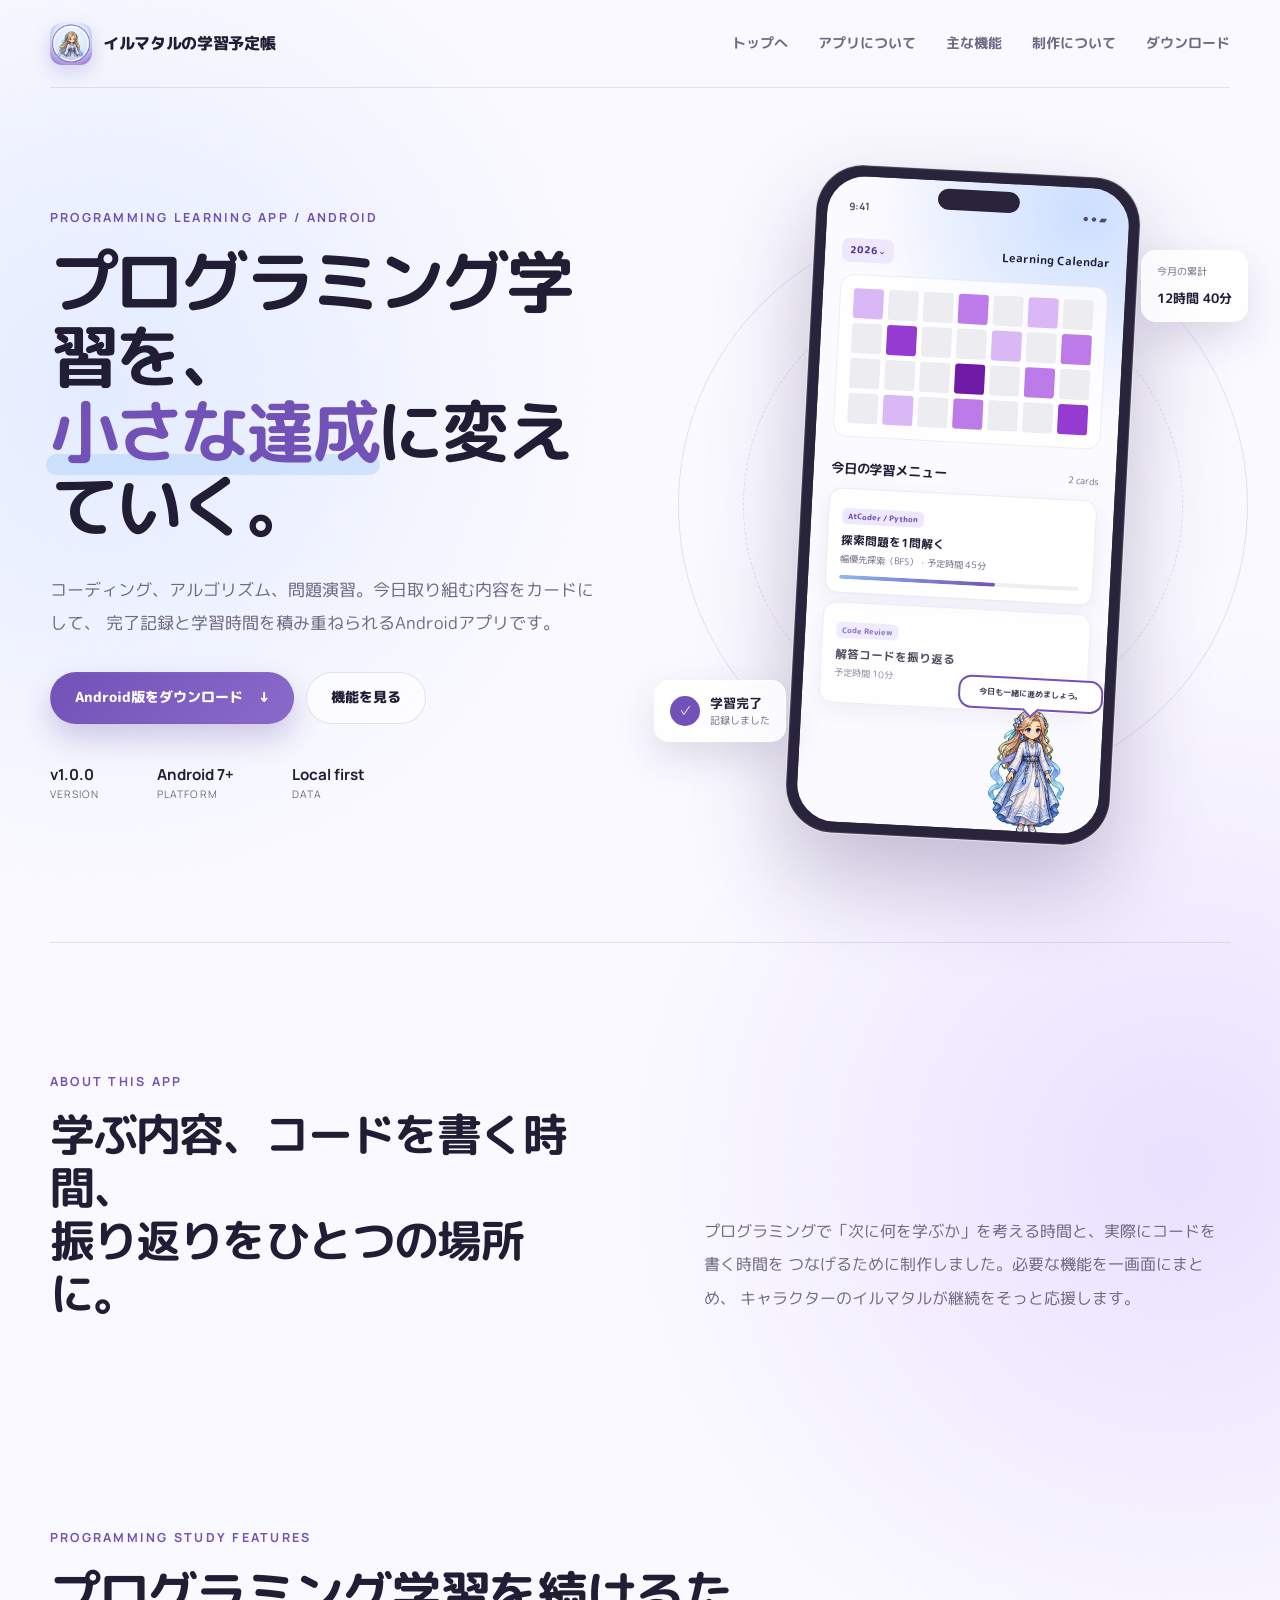
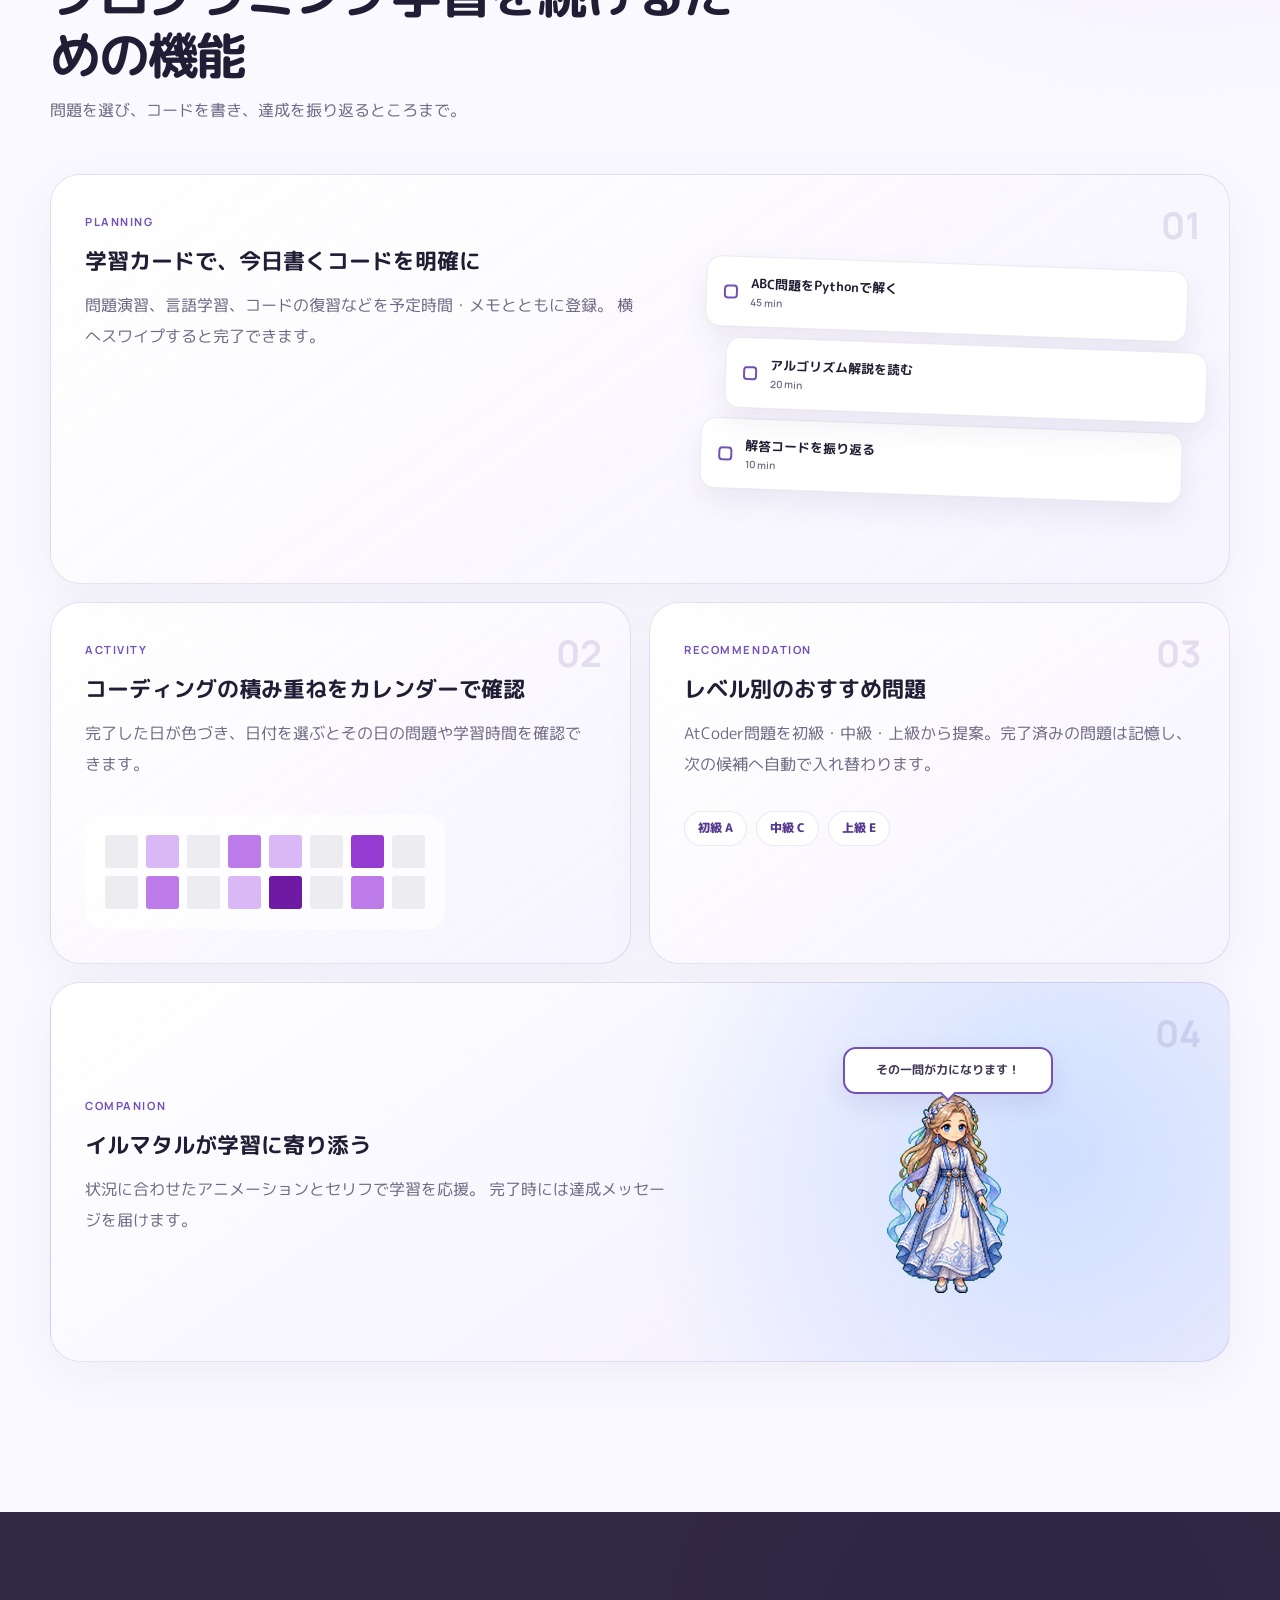
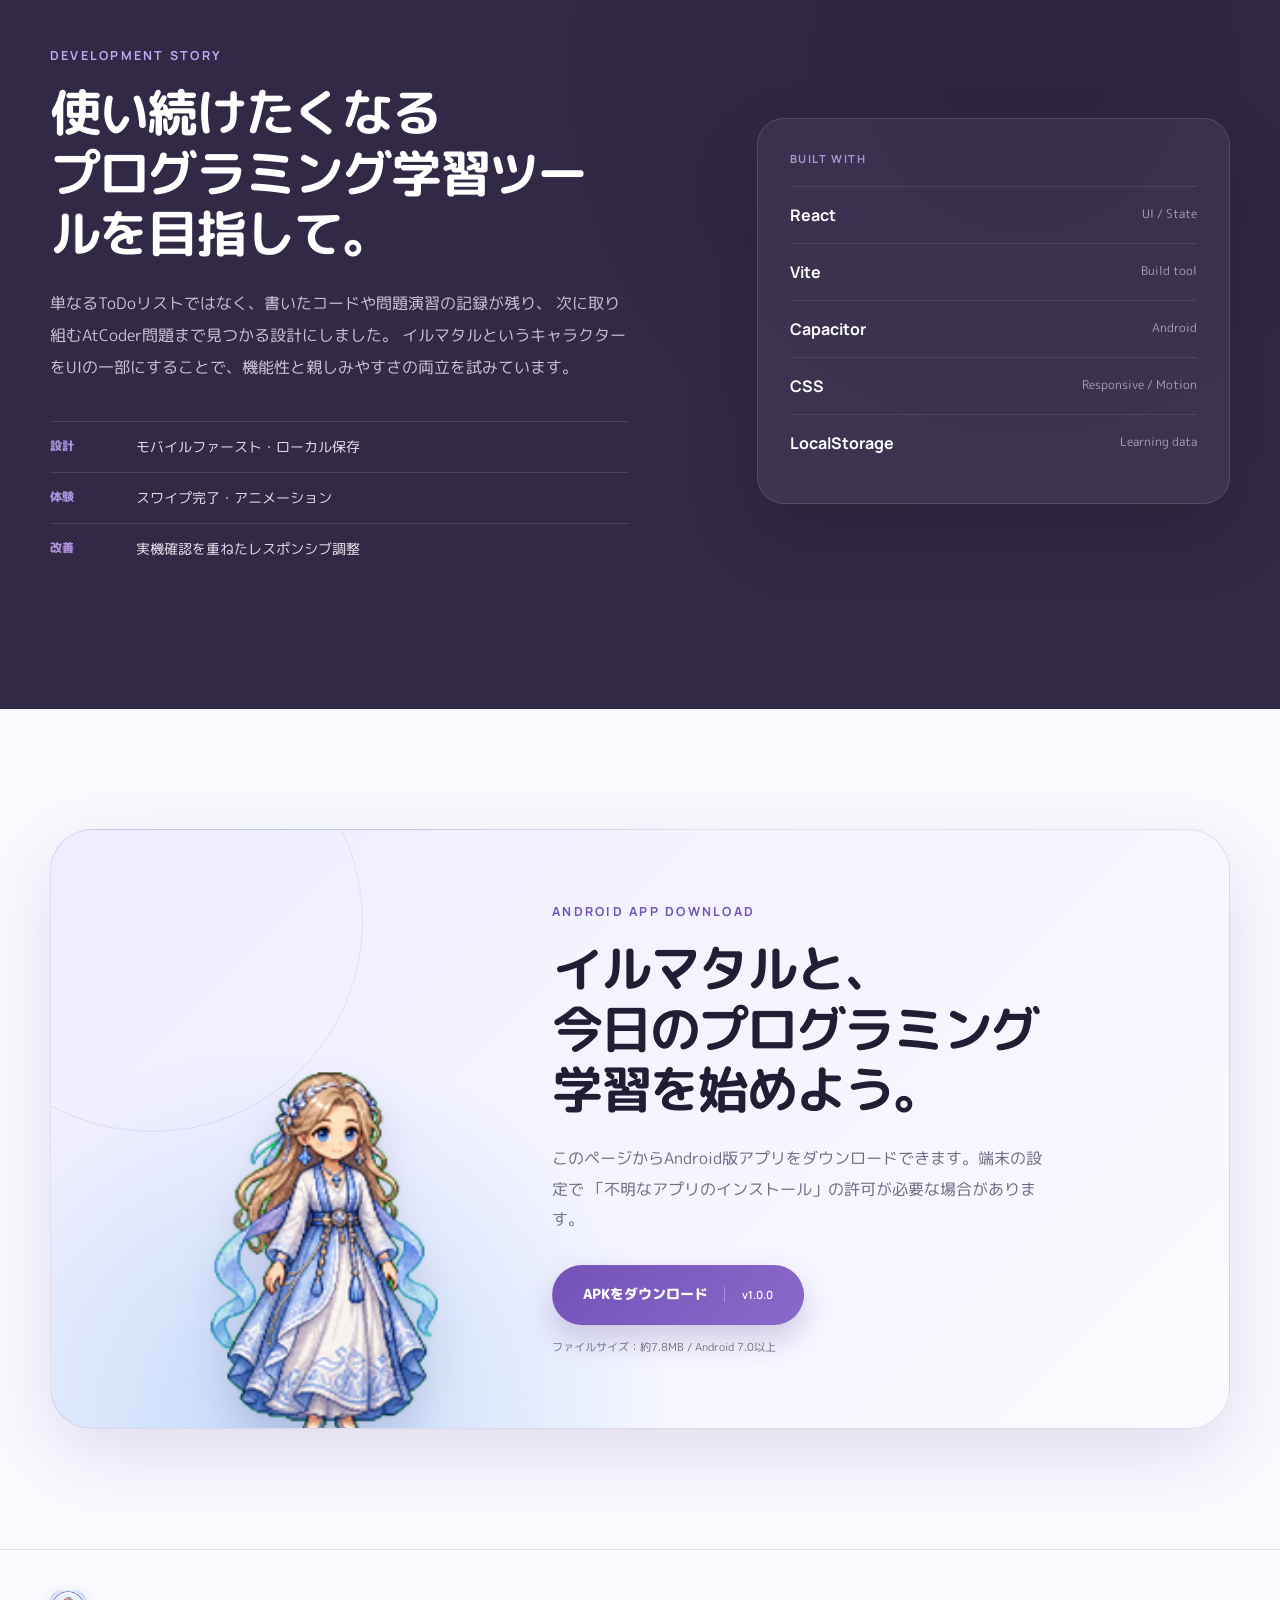
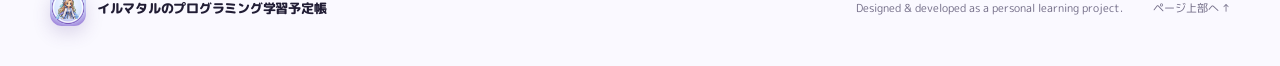
==== app.html @ 20ae1d99 "first commit" ====
<!doctype html>
<html lang="ja">
  <head>
    <meta charset="UTF-8" />
    <meta name="viewport" content="width=device-width, initial-scale=1.0" />
    <meta
      name="description"
      content="イルマタルと一緒に、プログラミング学習を計画・記録できるAndroidアプリの紹介サイトです。"
    />
    <meta name="theme-color" content="#f5f3ff" />
    <title>イルマタルのプログラミング学習予定帳</title>
    <link rel="icon" type="image/png" href="./assets/app-icon.png" />
    <script>
      document.documentElement.classList.add("js");
    </script>
    <link rel="stylesheet" href="./styles.css" />
    <script src="./script.js" defer></script>
  </head>
  <body>
    <header class="site-header">
      <a class="brand" href="#top" aria-label="ページ上部へ">
        <img src="./assets/app-icon.png" alt="" />
        <span>イルマタルの学習予定帳</span>
      </a>
      <nav aria-label="メインナビゲーション">
        <a href="./index.html">トップへ</a>
        <a href="#intro-title">アプリについて</a>
        <a href="#features">主な機能</a>
        <a href="#story">制作について</a>
        <a href="#download">ダウンロード</a>
      </nav>
    </header>

    <main id="top">
      <section class="hero section-shell">
        <div class="hero-copy reveal">
          <p class="eyebrow">Programming learning app / Android</p>
          <h1>
            プログラミング学習を、<br />
            <span>小さな達成</span>に変えていく。
          </h1>
          <p class="hero-description">
            コーディング、アルゴリズム、問題演習。今日取り組む内容をカードにして、
            完了記録と学習時間を積み重ねられるAndroidアプリです。
          </p>
          <div class="hero-actions">
            <a
              class="button button-primary"
              href="./assets/Ilmatar-Programming-Planner-v1.0.0.apk"
              download
            >
              Android版をダウンロード
              <span aria-hidden="true">↓</span>
            </a>
            <a class="button button-secondary" href="#features">機能を見る</a>
          </div>
          <ul class="hero-meta" aria-label="アプリ情報">
            <li><strong>v1.0.0</strong><span>Version</span></li>
            <li><strong>Android 7+</strong><span>Platform</span></li>
            <li><strong>Local first</strong><span>Data</span></li>
          </ul>
        </div>

        <div class="hero-visual reveal" aria-label="アプリ画面イメージ">
          <div class="orbit orbit-one" aria-hidden="true"></div>
          <div class="orbit orbit-two" aria-hidden="true"></div>
          <div class="phone">
            <div class="phone-speaker" aria-hidden="true"></div>
            <div class="phone-screen">
              <div class="mock-status">
                <span>9:41</span>
                <span>● ● ▰</span>
              </div>
              <div class="mock-heading">
                <span>2026⌄</span>
                <strong>Learning Calendar</strong>
              </div>
              <div class="mock-calendar" aria-hidden="true">
                <span class="level-1"></span><span></span><span></span><span class="level-2"></span>
                <span></span><span class="level-1"></span><span></span><span></span>
                <span class="level-3"></span><span></span><span></span><span class="level-1"></span>
                <span></span><span class="level-2"></span><span></span><span></span>
                <span></span><span class="level-4"></span><span></span><span class="level-2"></span>
                <span></span><span></span><span class="level-1"></span><span></span>
                <span class="level-2"></span><span></span><span></span><span class="level-3"></span>
              </div>
              <div class="mock-title-row">
                <strong>今日の学習メニュー</strong>
                <small>2 cards</small>
              </div>
              <article class="mock-card">
                <span class="mock-tag">AtCoder / Python</span>
                <strong>探索問題を1問解く</strong>
                <p>幅優先探索（BFS）・予定時間 45分</p>
                <div class="mock-progress"><span></span></div>
              </article>
              <article class="mock-card mock-card-small">
                <span class="mock-tag">Code Review</span>
                <strong>解答コードを振り返る</strong>
                <p>予定時間 10分</p>
              </article>
              <div class="mock-pet">
                <span>今日も一緒に進めましょう。</span>
                <div class="pet-sprite" aria-hidden="true"></div>
              </div>
            </div>
          </div>
          <div class="floating-note floating-note-top">
            <span>今月の累計</span>
            <strong>12時間 40分</strong>
          </div>
          <div class="floating-note floating-note-bottom">
            <span class="check">✓</span>
            <div><strong>学習完了</strong><small>記録しました</small></div>
          </div>
        </div>
      </section>

      <section class="intro section-shell reveal" aria-labelledby="intro-title">
        <div>
          <p class="eyebrow">About this app</p>
          <h2 id="intro-title">学ぶ内容、コードを書く時間、<br />振り返りをひとつの場所に。</h2>
        </div>
        <p>
          プログラミングで「次に何を学ぶか」を考える時間と、実際にコードを書く時間を
          つなげるために制作しました。必要な機能を一画面にまとめ、
          キャラクターのイルマタルが継続をそっと応援します。
        </p>
      </section>

      <section id="features" class="features section-shell">
        <div class="section-heading reveal">
          <p class="eyebrow">Programming study features</p>
          <h2>プログラミング学習を続けるための機能</h2>
          <p>問題を選び、コードを書き、達成を振り返るところまで。</p>
        </div>

        <div class="feature-grid">
          <article class="feature-card feature-card-large reveal">
            <div class="feature-number">01</div>
            <div class="feature-copy">
              <span class="feature-label">Planning</span>
              <h3>学習カードで、今日書くコードを明確に</h3>
              <p>
                問題演習、言語学習、コードの復習などを予定時間・メモとともに登録。
                横へスワイプすると完了できます。
              </p>
            </div>
            <div class="mini-cards" aria-hidden="true">
              <div><i></i><span><b>ABC問題をPythonで解く</b><small>45 min</small></span></div>
              <div><i></i><span><b>アルゴリズム解説を読む</b><small>20 min</small></span></div>
              <div><i></i><span><b>解答コードを振り返る</b><small>10 min</small></span></div>
            </div>
          </article>

          <article class="feature-card reveal">
            <div class="feature-number">02</div>
            <span class="feature-label">Activity</span>
            <h3>コーディングの積み重ねをカレンダーで確認</h3>
            <p>完了した日が色づき、日付を選ぶとその日の問題や学習時間を確認できます。</p>
            <div class="feature-calendar" aria-hidden="true">
              <span></span><span class="on-1"></span><span></span><span class="on-2"></span>
              <span class="on-1"></span><span></span><span class="on-3"></span><span></span>
              <span></span><span class="on-2"></span><span></span><span class="on-1"></span>
              <span class="on-4"></span><span></span><span class="on-2"></span><span></span>
            </div>
          </article>

          <article class="feature-card reveal">
            <div class="feature-number">03</div>
            <span class="feature-label">Recommendation</span>
            <h3>レベル別のおすすめ問題</h3>
            <p>
              AtCoder問題を初級・中級・上級から提案。完了済みの問題は記憶し、
              次の候補へ自動で入れ替わります。
            </p>
            <div class="level-pills" aria-hidden="true">
              <span>初級 A</span><span>中級 C</span><span>上級 E</span>
            </div>
          </article>

          <article class="feature-card feature-card-wide reveal">
            <div class="feature-number">04</div>
            <div>
              <span class="feature-label">Companion</span>
              <h3>イルマタルが学習に寄り添う</h3>
              <p>
                状況に合わせたアニメーションとセリフで学習を応援。
                完了時には達成メッセージを届けます。
              </p>
            </div>
            <div class="ilmatar-showcase" aria-hidden="true">
              <div class="speech-sample">その一問が力になります！</div>
              <div class="pet-sprite pet-sprite-large"></div>
            </div>
          </article>
        </div>
      </section>

      <section id="story" class="story">
        <div class="section-shell story-inner">
          <div class="story-copy reveal">
            <p class="eyebrow">Development story</p>
            <h2>使い続けたくなる<br />プログラミング学習ツールを目指して。</h2>
            <p>
              単なるToDoリストではなく、書いたコードや問題演習の記録が残り、
              次に取り組むAtCoder問題まで見つかる設計にしました。
              イルマタルというキャラクターをUIの一部にすることで、機能性と親しみやすさの両立を試みています。
            </p>
            <dl class="story-points">
              <div><dt>設計</dt><dd>モバイルファースト・ローカル保存</dd></div>
              <div><dt>体験</dt><dd>スワイプ完了・アニメーション</dd></div>
              <div><dt>改善</dt><dd>実機確認を重ねたレスポンシブ調整</dd></div>
            </dl>
          </div>
          <div class="tech-panel reveal">
            <p>Built with</p>
            <ul>
              <li><strong>React</strong><span>UI / State</span></li>
              <li><strong>Vite</strong><span>Build tool</span></li>
              <li><strong>Capacitor</strong><span>Android</span></li>
              <li><strong>CSS</strong><span>Responsive / Motion</span></li>
              <li><strong>LocalStorage</strong><span>Learning data</span></li>
            </ul>
          </div>
        </div>
      </section>

      <section id="download" class="download section-shell reveal">
        <div class="download-character" aria-hidden="true">
          <div class="pet-sprite pet-sprite-download"></div>
        </div>
        <div class="download-copy">
          <p class="eyebrow">Android app download</p>
          <h2>イルマタルと、<br />今日のプログラミング学習を始めよう。</h2>
          <p>
            このページからAndroid版アプリをダウンロードできます。端末の設定で
            「不明なアプリのインストール」の許可が必要な場合があります。
          </p>
          <a
            class="button button-primary button-large"
            href="./assets/Ilmatar-Programming-Planner-v1.0.0.apk"
            download
          >
            APKをダウンロード
            <span>v1.0.0</span>
          </a>
          <small>ファイルサイズ：約7.8MB / Android 7.0以上</small>
        </div>
      </section>
    </main>

    <footer>
      <div class="footer-inner">
        <div class="brand">
          <img src="./assets/app-icon.png" alt="" />
          <span>イルマタルのプログラミング学習予定帳</span>
        </div>
        <p>Designed &amp; developed as a personal learning project.</p>
        <a href="#top">ページ上部へ ↑</a>
      </div>
    </footer>
  </body>
</html>
---- styles.css ----
@import url("https://fonts.googleapis.com/css2?family=M+PLUS+Rounded+1c:wght@400;500;700;800&family=Manrope:wght@500;600;700&display=swap");

:root {
  --ink: #211d35;
  --muted: #6f6984;
  --purple: #7252b7;
  --purple-dark: #56378f;
  --blue: #8bb8ee;
  --pale-blue: #e6f0ff;
  --pale-purple: #eee8ff;
  --surface: rgba(255, 255, 255, 0.72);
  --line: rgba(88, 63, 142, 0.14);
  --shadow: 0 24px 70px rgba(71, 52, 116, 0.14);
  font-family: "M PLUS Rounded 1c", "Yu Gothic UI", sans-serif;
  color: var(--ink);
  background: #faf9ff;
  font-synthesis: none;
}

* {
  box-sizing: border-box;
}

html {
  scroll-behavior: smooth;
  overflow-x: hidden;
}

body {
  margin: 0;
  min-width: 320px;
  overflow-x: hidden;
  background:
    radial-gradient(circle at 8% 8%, rgba(218, 231, 255, 0.72), transparent 31rem),
    radial-gradient(circle at 92% 24%, rgba(228, 216, 255, 0.75), transparent 34rem),
    #faf9ff;
}

body::before {
  content: "";
  position: fixed;
  inset: 0;
  z-index: -2;
  pointer-events: none;
  opacity: 0.35;
  background-image: radial-gradient(rgba(96, 72, 147, 0.22) 0.7px, transparent 0.7px);
  background-size: 18px 18px;
  mask-image: linear-gradient(to bottom, black, transparent 65%);
}

a {
  color: inherit;
  text-decoration: none;
}

img {
  display: block;
  max-width: 100%;
}

.section-shell,
.site-header,
.footer-inner {
  width: min(1180px, calc(100% - 48px));
  margin-inline: auto;
}

.site-header {
  display: flex;
  align-items: center;
  justify-content: space-between;
  min-height: 88px;
  border-bottom: 1px solid var(--line);
}

.brand {
  display: inline-flex;
  align-items: center;
  gap: 11px;
  font-weight: 800;
}

.brand img {
  width: 42px;
  height: 42px;
  border-radius: 12px;
  box-shadow: 0 7px 18px rgba(82, 58, 136, 0.18);
}

.brand span {
  letter-spacing: -0.02em;
}

.site-header nav {
  display: flex;
  align-items: center;
  gap: 30px;
  color: var(--muted);
  font-size: 0.9rem;
  font-weight: 700;
}

.site-header nav a {
  position: relative;
  padding-block: 10px;
}

.site-header nav a::after {
  content: "";
  position: absolute;
  right: 0;
  bottom: 4px;
  left: 0;
  height: 2px;
  background: var(--purple);
  transform: scaleX(0);
  transition: transform 0.2s ease;
}

.site-header nav a:hover::after {
  transform: scaleX(1);
}

.hero {
  display: grid;
  grid-template-columns: 1.02fr 0.98fr;
  align-items: center;
  gap: clamp(42px, 7vw, 98px);
  min-height: calc(100svh - 88px);
  padding-block: 72px 92px;
}

.eyebrow {
  margin: 0 0 18px;
  color: var(--purple);
  font-family: "Manrope", sans-serif;
  font-size: 0.78rem;
  font-weight: 700;
  letter-spacing: 0.18em;
  text-transform: uppercase;
}

h1,
h2,
h3,
p {
  margin-top: 0;
}

h1 {
  margin-bottom: 30px;
  font-size: clamp(2.75rem, 5.4vw, 5.3rem);
  line-height: 1.08;
  letter-spacing: -0.055em;
}

h1 span {
  position: relative;
  color: var(--purple);
}

h1 span::after {
  content: "";
  position: absolute;
  right: -4px;
  bottom: 4px;
  left: -4px;
  z-index: -1;
  height: 0.3em;
  border-radius: 999px;
  background: rgba(164, 203, 247, 0.4);
}

h2 {
  margin-bottom: 24px;
  font-size: clamp(2rem, 4vw, 3.7rem);
  line-height: 1.18;
  letter-spacing: -0.045em;
}

h3 {
  margin-bottom: 14px;
  font-size: 1.35rem;
  line-height: 1.4;
}

.hero-description {
  max-width: 610px;
  margin-bottom: 32px;
  color: var(--muted);
  font-size: 1.04rem;
  line-height: 2;
}

.hero-actions {
  display: flex;
  flex-wrap: wrap;
  gap: 12px;
  margin-bottom: 40px;
}

.button {
  display: inline-flex;
  align-items: center;
  justify-content: center;
  gap: 16px;
  min-height: 52px;
  padding: 0 24px;
  border: 1px solid transparent;
  border-radius: 999px;
  font-size: 0.9rem;
  font-weight: 800;
  transition:
    transform 0.2s ease,
    box-shadow 0.2s ease,
    background 0.2s ease;
}

.button:hover {
  transform: translateY(-2px);
}

.button-primary {
  color: white;
  background: linear-gradient(135deg, var(--purple), #8a6ac9);
  box-shadow: 0 14px 30px rgba(86, 55, 143, 0.24);
}

.button-primary:hover {
  box-shadow: 0 18px 38px rgba(86, 55, 143, 0.3);
}

.button-secondary {
  border-color: var(--line);
  background: rgba(255, 255, 255, 0.66);
}

.hero-meta {
  display: flex;
  gap: clamp(26px, 5vw, 58px);
  margin: 0;
  padding: 0;
  list-style: none;
}

.hero-meta li {
  display: grid;
  gap: 2px;
}

.hero-meta strong {
  font-family: "Manrope", sans-serif;
  font-size: 0.95rem;
}

.hero-meta span {
  color: var(--muted);
  font-family: "Manrope", sans-serif;
  font-size: 0.65rem;
  letter-spacing: 0.1em;
  text-transform: uppercase;
}

.hero-visual {
  position: relative;
  display: grid;
  min-height: 690px;
  place-items: center;
}

.orbit {
  position: absolute;
  border: 1px solid rgba(112, 80, 180, 0.16);
  border-radius: 50%;
}

.orbit-one {
  width: 570px;
  height: 570px;
}

.orbit-two {
  width: 440px;
  height: 440px;
  border-style: dashed;
  animation: rotate 30s linear infinite;
}

.phone {
  position: relative;
  z-index: 2;
  width: 326px;
  padding: 11px;
  border: 1px solid rgba(255, 255, 255, 0.85);
  border-radius: 48px;
  background: #29243b;
  box-shadow:
    0 40px 90px rgba(57, 40, 96, 0.28),
    inset 0 0 0 1px rgba(255, 255, 255, 0.12);
  transform: rotate(3deg);
}

.phone-speaker {
  position: absolute;
  top: 19px;
  left: 50%;
  z-index: 4;
  width: 82px;
  height: 21px;
  border-radius: 999px;
  background: #29243b;
  transform: translateX(-50%);
}

.phone-screen {
  position: relative;
  min-height: 646px;
  overflow: hidden;
  padding: 23px 17px;
  border-radius: 38px;
  background:
    radial-gradient(circle at 85% 4%, rgba(192, 216, 255, 0.8), transparent 13rem),
    #fbfaff;
}

.mock-status,
.mock-heading,
.mock-title-row {
  display: flex;
  align-items: center;
  justify-content: space-between;
}

.mock-status {
  margin-bottom: 25px;
  padding-inline: 5px;
  color: #544d68;
  font: 700 0.64rem "Manrope", sans-serif;
}

.mock-heading {
  margin-bottom: 12px;
}

.mock-heading span {
  padding: 5px 8px;
  border-radius: 7px;
  color: var(--purple-dark);
  background: var(--pale-purple);
  font-size: 0.6rem;
  font-weight: 800;
}

.mock-heading strong {
  font-size: 0.72rem;
}

.mock-calendar {
  display: grid;
  grid-template-columns: repeat(7, 1fr);
  gap: 5px;
  margin-bottom: 22px;
  padding: 13px;
  border: 1px solid rgba(89, 64, 143, 0.09);
  border-radius: 14px;
  background: rgba(255, 255, 255, 0.8);
}

.mock-calendar span,
.feature-calendar span {
  aspect-ratio: 1;
  border-radius: 3px;
  background: #ececf1;
}

.mock-calendar .level-1,
.feature-calendar .on-1 {
  background: #d9b8f5;
}

.mock-calendar .level-2,
.feature-calendar .on-2 {
  background: #bd7bea;
}

.mock-calendar .level-3,
.feature-calendar .on-3 {
  background: #963bd1;
}

.mock-calendar .level-4,
.feature-calendar .on-4 {
  background: #6f1aa5;
}

.mock-title-row {
  margin-bottom: 10px;
}

.mock-title-row strong {
  font-size: 0.82rem;
}

.mock-title-row small {
  color: var(--muted);
  font-size: 0.57rem;
}

.mock-card {
  margin-bottom: 9px;
  padding: 13px;
  border: 1px solid rgba(91, 67, 142, 0.1);
  border-radius: 13px;
  background: white;
  box-shadow: 0 8px 22px rgba(71, 52, 116, 0.07);
}

.mock-card-small {
  opacity: 0.78;
}

.mock-card strong,
.mock-card p {
  display: block;
}

.mock-card strong {
  margin-block: 7px 3px;
  font-size: 0.72rem;
}

.mock-card p {
  margin-bottom: 9px;
  color: var(--muted);
  font-size: 0.57rem;
}

.mock-tag {
  padding: 3px 6px;
  border-radius: 5px;
  color: var(--purple);
  background: var(--pale-purple);
  font-size: 0.48rem;
  font-weight: 800;
}

.mock-progress {
  height: 4px;
  overflow: hidden;
  border-radius: 999px;
  background: #eeeef3;
}

.mock-progress span {
  display: block;
  width: 65%;
  height: 100%;
  border-radius: inherit;
  background: linear-gradient(90deg, var(--blue), var(--purple));
}

.mock-pet {
  position: absolute;
  right: 1px;
  bottom: -5px;
  width: 145px;
}

.mock-pet > span,
.speech-sample {
  position: relative;
  z-index: 2;
  display: block;
  padding: 8px 9px;
  border: 2px solid var(--purple);
  border-radius: 13px;
  color: #403653;
  background: white;
  font-size: 0.5rem;
  font-weight: 700;
  text-align: center;
}

.mock-pet > span::after,
.speech-sample::after {
  content: "";
  position: absolute;
  bottom: -7px;
  left: 50%;
  width: 10px;
  height: 10px;
  border-right: 2px solid var(--purple);
  border-bottom: 2px solid var(--purple);
  background: white;
  transform: translateX(-50%) rotate(45deg);
}

.pet-sprite {
  width: 120px;
  height: 130px;
  margin: -4px auto 0;
  background-image: url("./assets/ilmatar-hatch-pet.webp");
  background-repeat: no-repeat;
  background-position: 0 0;
  background-size: 960px 1170px;
  image-rendering: auto;
}

.floating-note {
  position: absolute;
  z-index: 4;
  display: flex;
  align-items: center;
  gap: 10px;
  padding: 13px 15px;
  border: 1px solid rgba(255, 255, 255, 0.8);
  border-radius: 15px;
  background: rgba(255, 255, 255, 0.82);
  box-shadow: 0 16px 38px rgba(64, 45, 105, 0.14);
  backdrop-filter: blur(12px);
}

.floating-note-top {
  top: 90px;
  right: -18px;
  display: grid;
}

.floating-note-bottom {
  bottom: 108px;
  left: -42px;
}

.floating-note span,
.floating-note small {
  color: var(--muted);
  font-size: 0.65rem;
}

.floating-note strong {
  font-size: 0.83rem;
}

.floating-note .check {
  display: grid;
  width: 30px;
  height: 30px;
  border-radius: 50%;
  color: white;
  background: var(--purple);
  font-size: 0.9rem;
  place-items: center;
}

.floating-note div {
  display: grid;
}

.intro {
  display: grid;
  grid-template-columns: 1fr 1fr;
  gap: clamp(40px, 10vw, 140px);
  padding-block: 130px;
  border-top: 1px solid var(--line);
}

.intro h2 {
  margin-bottom: 0;
  font-size: clamp(2rem, 3.5vw, 3.2rem);
}

.intro > p {
  align-self: end;
  margin-bottom: 4px;
  color: var(--muted);
  line-height: 2.1;
}

.features {
  padding-block: 80px 150px;
}

.section-heading {
  max-width: 720px;
  margin-bottom: 52px;
}

.section-heading h2 {
  margin-bottom: 14px;
}

.section-heading > p:last-child {
  color: var(--muted);
}

.feature-grid {
  display: grid;
  grid-template-columns: repeat(2, minmax(0, 1fr));
  gap: 18px;
}

.feature-card {
  position: relative;
  min-height: 360px;
  overflow: hidden;
  padding: 34px;
  border: 1px solid var(--line);
  border-radius: 30px;
  background:
    linear-gradient(145deg, rgba(255, 255, 255, 0.9), rgba(245, 243, 255, 0.8));
  box-shadow: 0 14px 50px rgba(70, 50, 112, 0.06);
}

.feature-card-large {
  display: grid;
  grid-column: 1 / -1;
  grid-template-columns: 1fr 0.9fr;
  gap: 50px;
  min-height: 410px;
}

.feature-card-wide {
  display: grid;
  grid-column: 1 / -1;
  grid-template-columns: 1fr 0.8fr;
  align-items: center;
  min-height: 380px;
  background:
    radial-gradient(circle at 85% 45%, rgba(197, 218, 255, 0.8), transparent 26rem),
    linear-gradient(145deg, white, #f1edff);
}

.feature-number {
  position: absolute;
  top: 25px;
  right: 28px;
  color: rgba(93, 67, 146, 0.15);
  font: 700 2.3rem "Manrope", sans-serif;
}

.feature-label {
  display: inline-block;
  margin-bottom: 17px;
  color: var(--purple);
  font: 700 0.7rem "Manrope", sans-serif;
  letter-spacing: 0.14em;
  text-transform: uppercase;
}

.feature-card p {
  max-width: 580px;
  color: var(--muted);
  line-height: 1.9;
}

.mini-cards {
  align-self: center;
  transform: rotate(2deg);
}

.mini-cards > div {
  display: flex;
  align-items: center;
  gap: 13px;
  margin: 10px;
  padding: 17px;
  border: 1px solid rgba(83, 60, 132, 0.1);
  border-radius: 15px;
  background: white;
  box-shadow: 0 13px 30px rgba(60, 43, 98, 0.08);
}

.mini-cards > div:nth-child(2) {
  transform: translateX(22px);
}

.mini-cards i {
  width: 14px;
  height: 14px;
  border: 2px solid var(--purple);
  border-radius: 4px;
}

.mini-cards span {
  display: grid;
  gap: 2px;
}

.mini-cards b {
  font-size: 0.8rem;
}

.mini-cards small {
  color: var(--muted);
  font: 600 0.63rem "Manrope", sans-serif;
}

.feature-calendar {
  display: grid;
  grid-template-columns: repeat(8, 1fr);
  gap: 8px;
  width: min(360px, 100%);
  margin-top: 36px;
  padding: 20px;
  border-radius: 18px;
  background: rgba(255, 255, 255, 0.72);
}

.level-pills {
  display: flex;
  flex-wrap: wrap;
  gap: 9px;
  margin-top: 32px;
}

.level-pills span {
  padding: 8px 13px;
  border: 1px solid rgba(112, 79, 177, 0.13);
  border-radius: 999px;
  color: var(--purple-dark);
  background: white;
  font-size: 0.72rem;
  font-weight: 800;
}

.ilmatar-showcase {
  display: grid;
  justify-items: center;
}

.speech-sample {
  width: 210px;
  padding: 13px;
  font-size: 0.72rem;
  box-shadow: 0 10px 25px rgba(79, 56, 126, 0.11);
}

.pet-sprite-large {
  width: 192px;
  height: 208px;
  background-size: 1536px 1872px;
}

.story {
  padding-block: 135px;
  background:
    linear-gradient(rgba(43, 34, 64, 0.97), rgba(43, 34, 64, 0.97)),
    radial-gradient(circle at 80% 20%, #7354b7, transparent 30rem);
  color: white;
}

.story-inner {
  display: grid;
  grid-template-columns: 1.1fr 0.9fr;
  gap: clamp(60px, 10vw, 145px);
  align-items: center;
}

.story .eyebrow {
  color: #bfa8f1;
}

.story-copy > p:not(.eyebrow) {
  color: #c8c2d4;
  line-height: 2;
}

.story-points {
  margin: 38px 0 0;
}

.story-points div {
  display: grid;
  grid-template-columns: 70px 1fr;
  gap: 16px;
  padding-block: 15px;
  border-top: 1px solid rgba(255, 255, 255, 0.12);
}

.story-points dt {
  color: #ac94dd;
  font-size: 0.78rem;
  font-weight: 800;
}

.story-points dd {
  margin: 0;
  color: #e5e1ec;
  font-size: 0.85rem;
}

.tech-panel {
  padding: 32px;
  border: 1px solid rgba(255, 255, 255, 0.12);
  border-radius: 27px;
  background: rgba(255, 255, 255, 0.055);
  box-shadow: 0 30px 70px rgba(0, 0, 0, 0.16);
}

.tech-panel > p {
  margin-bottom: 20px;
  color: #a995d3;
  font: 700 0.7rem "Manrope", sans-serif;
  letter-spacing: 0.14em;
  text-transform: uppercase;
}

.tech-panel ul {
  margin: 0;
  padding: 0;
  list-style: none;
}

.tech-panel li {
  display: flex;
  align-items: center;
  justify-content: space-between;
  padding-block: 17px;
  border-top: 1px solid rgba(255, 255, 255, 0.09);
}

.tech-panel strong {
  font-family: "Manrope", sans-serif;
}

.tech-panel span {
  color: #a9a1b7;
  font-size: 0.72rem;
}

.download {
  position: relative;
  display: grid;
  grid-template-columns: 0.8fr 1.2fr;
  align-items: center;
  min-height: 600px;
  margin-block: 120px;
  overflow: hidden;
  border: 1px solid var(--line);
  border-radius: 42px;
  background:
    radial-gradient(circle at 20% 100%, rgba(164, 203, 247, 0.62), transparent 24rem),
    linear-gradient(135deg, #f0edff, #f9fbff);
  box-shadow: var(--shadow);
}

.download::before {
  content: "";
  position: absolute;
  top: -120px;
  left: -110px;
  width: 420px;
  height: 420px;
  border: 1px solid rgba(112, 80, 180, 0.13);
  border-radius: 50%;
}

.download-character {
  align-self: end;
  min-height: 510px;
}

.pet-sprite-download {
  position: absolute;
  bottom: -25px;
  left: 8%;
  width: 360px;
  height: 390px;
  background-size: 2880px 3510px;
  filter: drop-shadow(0 24px 20px rgba(72, 49, 119, 0.16));
}

.download-copy {
  position: relative;
  z-index: 2;
  max-width: 600px;
  padding: 70px 70px 70px 30px;
}

.download-copy > p:not(.eyebrow) {
  margin-bottom: 30px;
  color: var(--muted);
  line-height: 1.9;
}

.button-large {
  min-height: 60px;
  margin-bottom: 14px;
  padding-inline: 30px;
}

.button-large span {
  padding-left: 17px;
  border-left: 1px solid rgba(255, 255, 255, 0.32);
  font: 600 0.7rem "Manrope", sans-serif;
}

.download-copy > small {
  display: block;
  color: var(--muted);
  font-size: 0.7rem;
}

footer {
  padding-block: 40px;
  border-top: 1px solid var(--line);
}

.footer-inner {
  display: grid;
  grid-template-columns: 1fr auto auto;
  align-items: center;
  gap: 30px;
}

.footer-inner .brand img {
  width: 36px;
  height: 36px;
}

.footer-inner .brand span {
  font-size: 0.8rem;
}

.footer-inner p,
.footer-inner > a {
  margin: 0;
  color: var(--muted);
  font-size: 0.7rem;
}

.js .reveal {
  opacity: 0;
  transform: translateY(24px);
  transition:
    opacity 0.7s ease,
    transform 0.7s ease;
}

.js .reveal.is-visible {
  opacity: 1;
  transform: translateY(0);
}

@keyframes rotate {
  to {
    transform: rotate(360deg);
  }
}

@media (prefers-reduced-motion: reduce) {
  html {
    scroll-behavior: auto;
  }

  .js .reveal {
    opacity: 1;
    transform: none;
    transition: none;
  }

  .orbit-two {
    animation: none;
  }
}

@media (max-width: 920px) {
  .hero {
    grid-template-columns: 1fr;
    padding-top: 85px;
  }

  .hero-copy {
    max-width: 720px;
  }

  .hero-visual {
    min-height: 720px;
  }

  .intro,
  .story-inner {
    grid-template-columns: 1fr;
  }

  .intro {
    gap: 34px;
  }

  .feature-card-large,
  .feature-card-wide {
    grid-template-columns: 1fr;
  }

  .download {
    grid-template-columns: 0.7fr 1.3fr;
  }

  .pet-sprite-download {
    left: 0;
    width: 310px;
    height: 336px;
    background-size: 2480px 3023px;
  }
}

@media (max-width: 700px) {
  .section-shell,
  .site-header,
  .footer-inner {
    width: min(100% - 30px, 1180px);
  }

  .site-header {
    min-height: 72px;
  }

  .site-header nav {
    display: none;
  }

  .hero {
    min-height: auto;
    padding-block: 68px 90px;
  }

  h1 {
    font-size: clamp(2.5rem, 12.5vw, 4rem);
  }

  .hero-description {
    font-size: 0.94rem;
  }

  .hero-meta {
    gap: 25px;
  }

  .hero-visual {
    min-height: 630px;
  }

  .orbit-one {
    width: 430px;
    height: 430px;
  }

  .orbit-two {
    width: 350px;
    height: 350px;
  }

  .phone {
    width: 285px;
    transform: rotate(2deg);
  }

  .phone-screen {
    min-height: 565px;
  }

  .floating-note-top {
    top: 53px;
    right: -6px;
  }

  .floating-note-bottom {
    bottom: 78px;
    left: -4px;
  }

  .intro {
    padding-block: 95px;
  }

  .features {
    padding-block: 45px 100px;
  }

  .feature-grid {
    grid-template-columns: 1fr;
  }

  .feature-card-large,
  .feature-card-wide {
    grid-column: auto;
  }

  .feature-card {
    min-height: auto;
    padding: 28px;
  }

  .feature-card-large {
    gap: 20px;
  }

  .ilmatar-showcase {
    padding-top: 18px;
  }

  .story {
    padding-block: 100px;
  }

  .download {
    display: block;
    min-height: auto;
    margin-block: 80px;
  }

  .download-character {
    min-height: 340px;
  }

  .pet-sprite-download {
    bottom: auto;
    top: 4px;
    left: 50%;
    transform: translateX(-50%);
  }

  .download-copy {
    padding: 20px 28px 52px;
  }

  .footer-inner {
    grid-template-columns: 1fr;
    gap: 15px;
  }
}

@media (max-width: 430px) {
  .brand span {
    font-size: 0.86rem;
  }

  .hero-actions .button {
    width: 100%;
  }

  .hero-meta {
    justify-content: space-between;
    gap: 10px;
  }

  .hero-meta strong {
    font-size: 0.78rem;
  }

  .hero-visual {
    min-height: 585px;
  }

  .orbit-one {
    width: 370px;
    height: 370px;
  }

  .orbit-two {
    width: 300px;
    height: 300px;
  }

  .phone {
    width: 265px;
  }

  .phone-screen {
    min-height: 525px;
  }

  .floating-note {
    padding: 10px 11px;
  }

  .floating-note-top {
    top: 45px;
    right: -8px;
  }

  .floating-note-bottom {
    bottom: 58px;
  }

  .mini-cards > div:nth-child(2) {
    transform: none;
  }

  .feature-card {
    border-radius: 23px;
  }

  .button-large {
    width: 100%;
  }
}
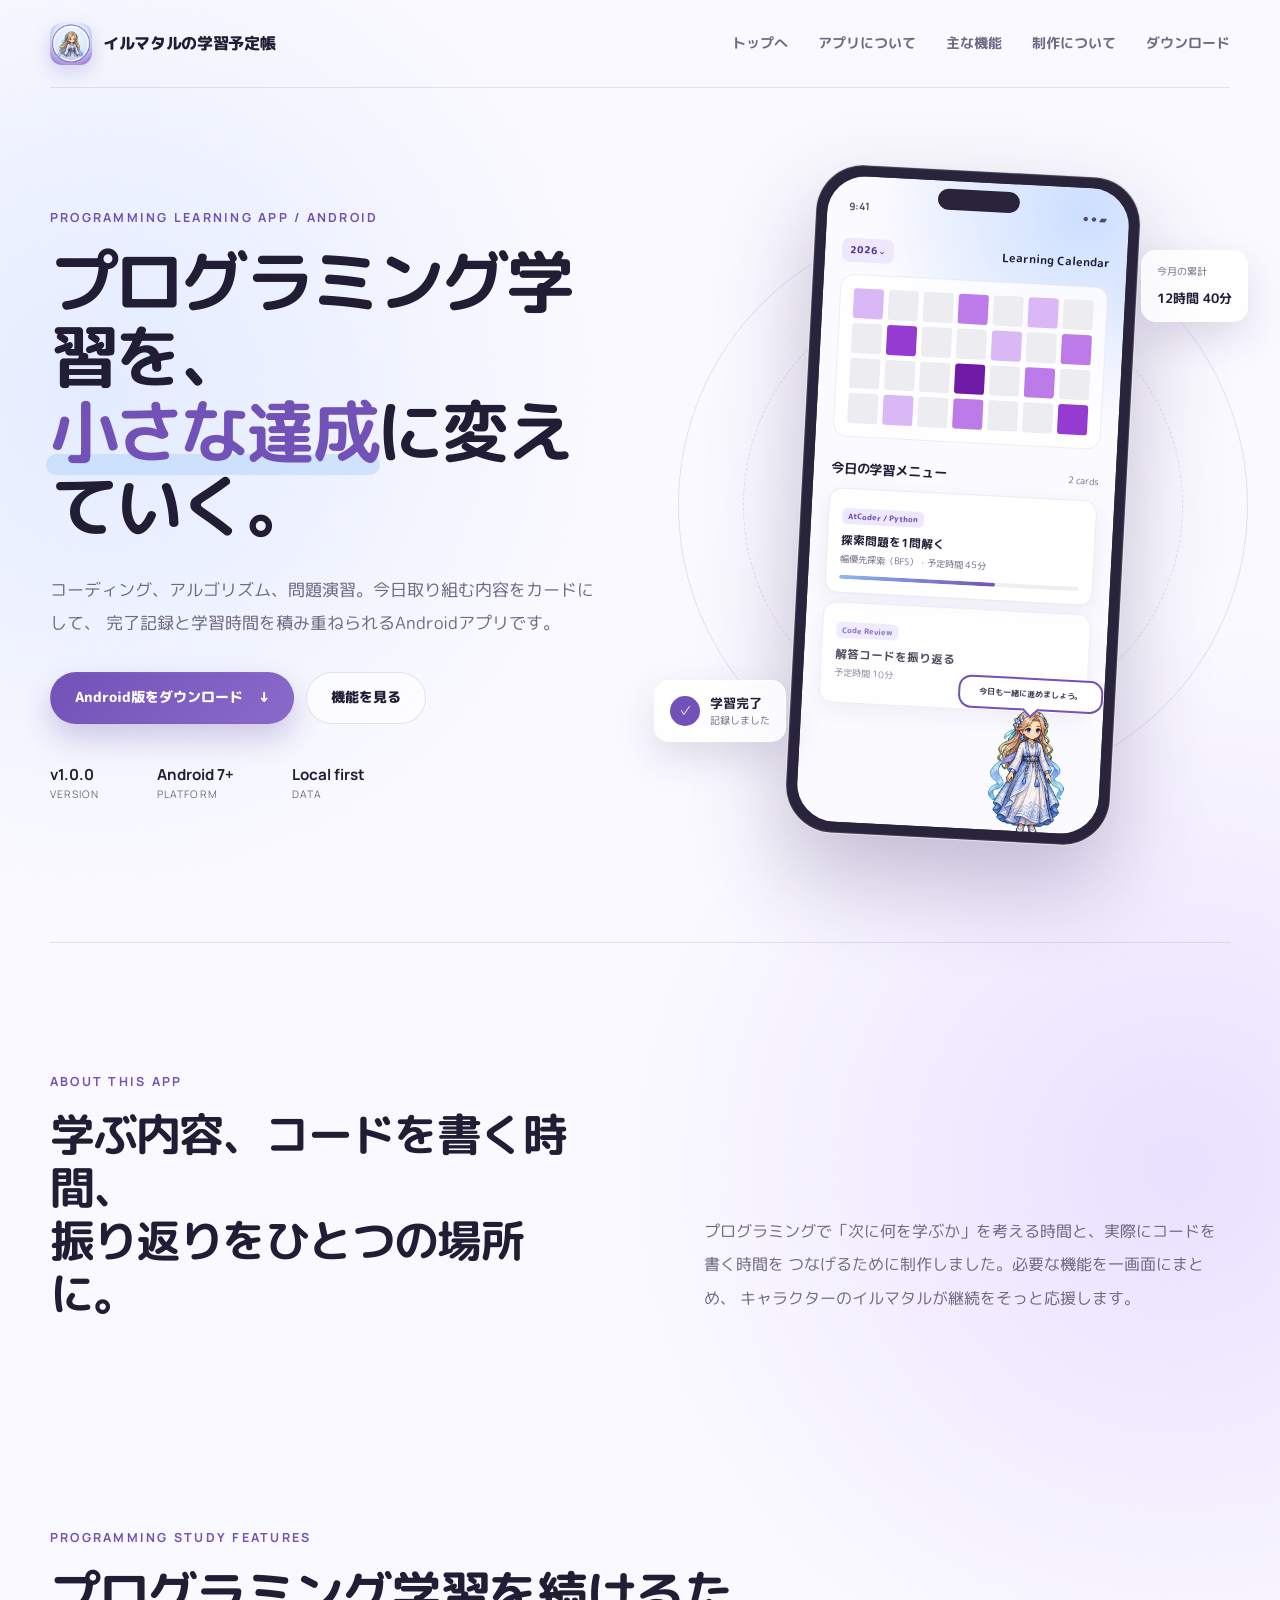
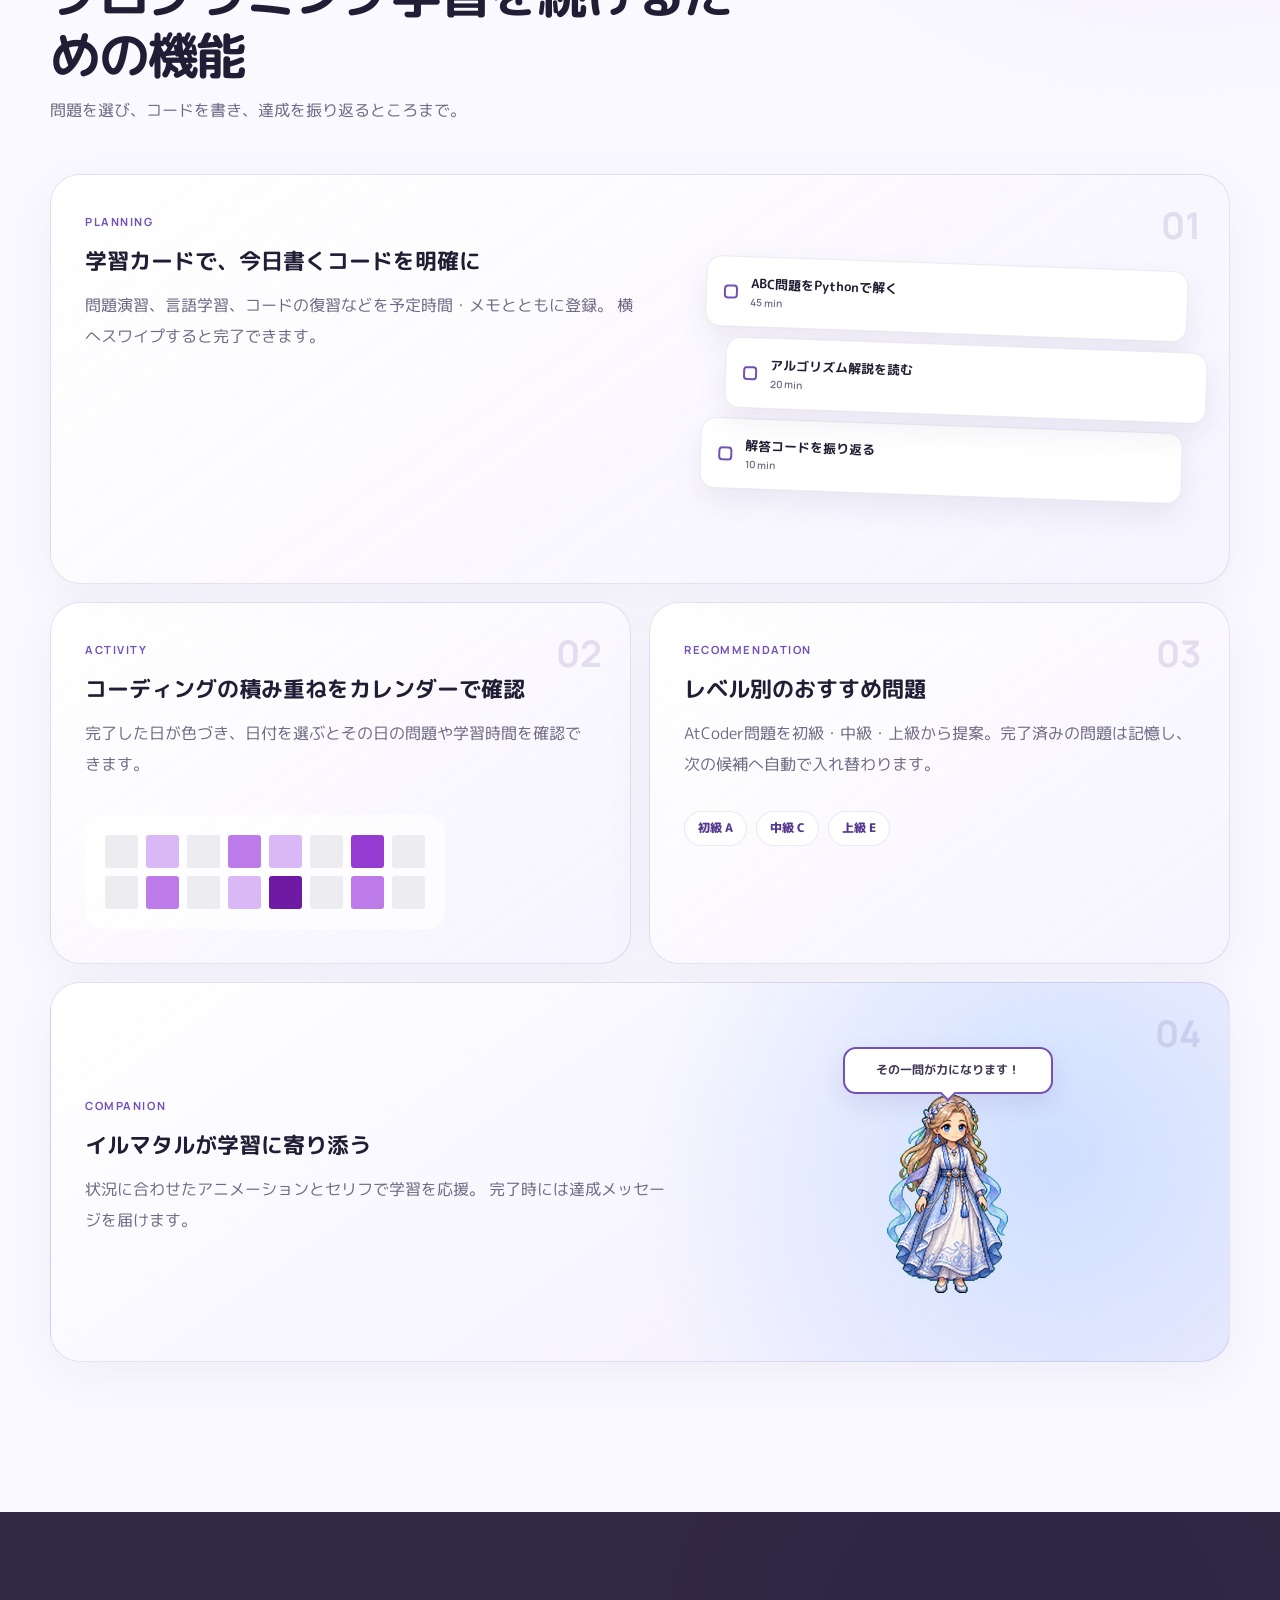
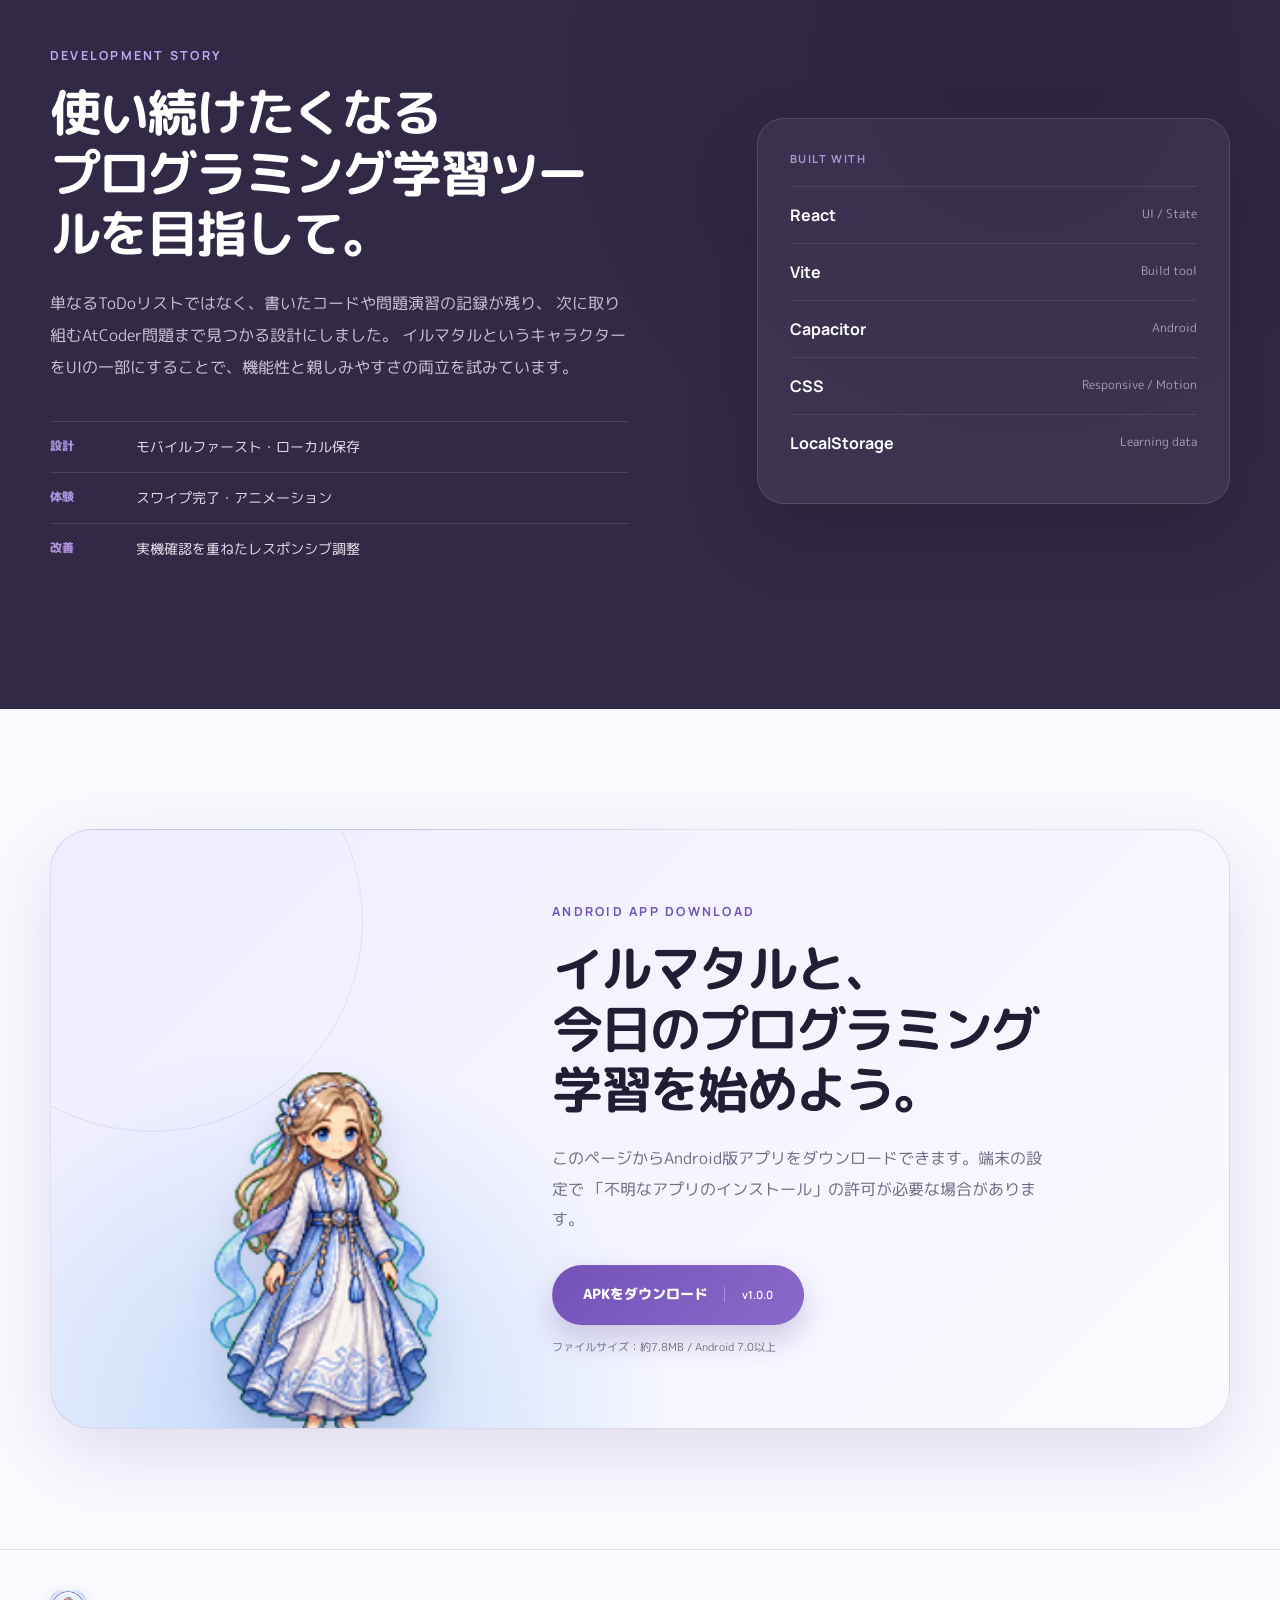
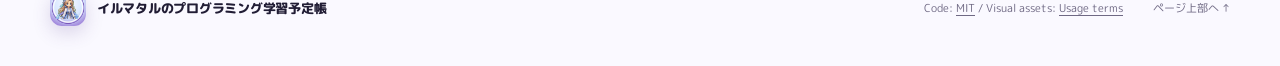
==== commit e8cfc67c: "upload" ====
--- a/app.html
+++ b/app.html
@@ -256,7 +256,12 @@
           <img src="./assets/app-icon.png" alt="" />
           <span>イルマタルのプログラミング学習予定帳</span>
         </div>
-        <p>Designed &amp; developed as a personal learning project.</p>
+        <p>
+          Code:
+          <a href="./LICENSE">MIT</a>
+          / Visual assets:
+          <a href="./ASSETS_LICENSE.md">Usage terms</a>
+        </p>
         <a href="#top">ページ上部へ ↑</a>
       </div>
     </footer>
--- a/styles.css
+++ b/styles.css
@@ -929,6 +929,11 @@
   font-size: 0.7rem;
 }
 
+.footer-inner p a {
+  text-decoration: underline;
+  text-underline-offset: 3px;
+}
+
 .js .reveal {
   opacity: 0;
   transform: translateY(24px);
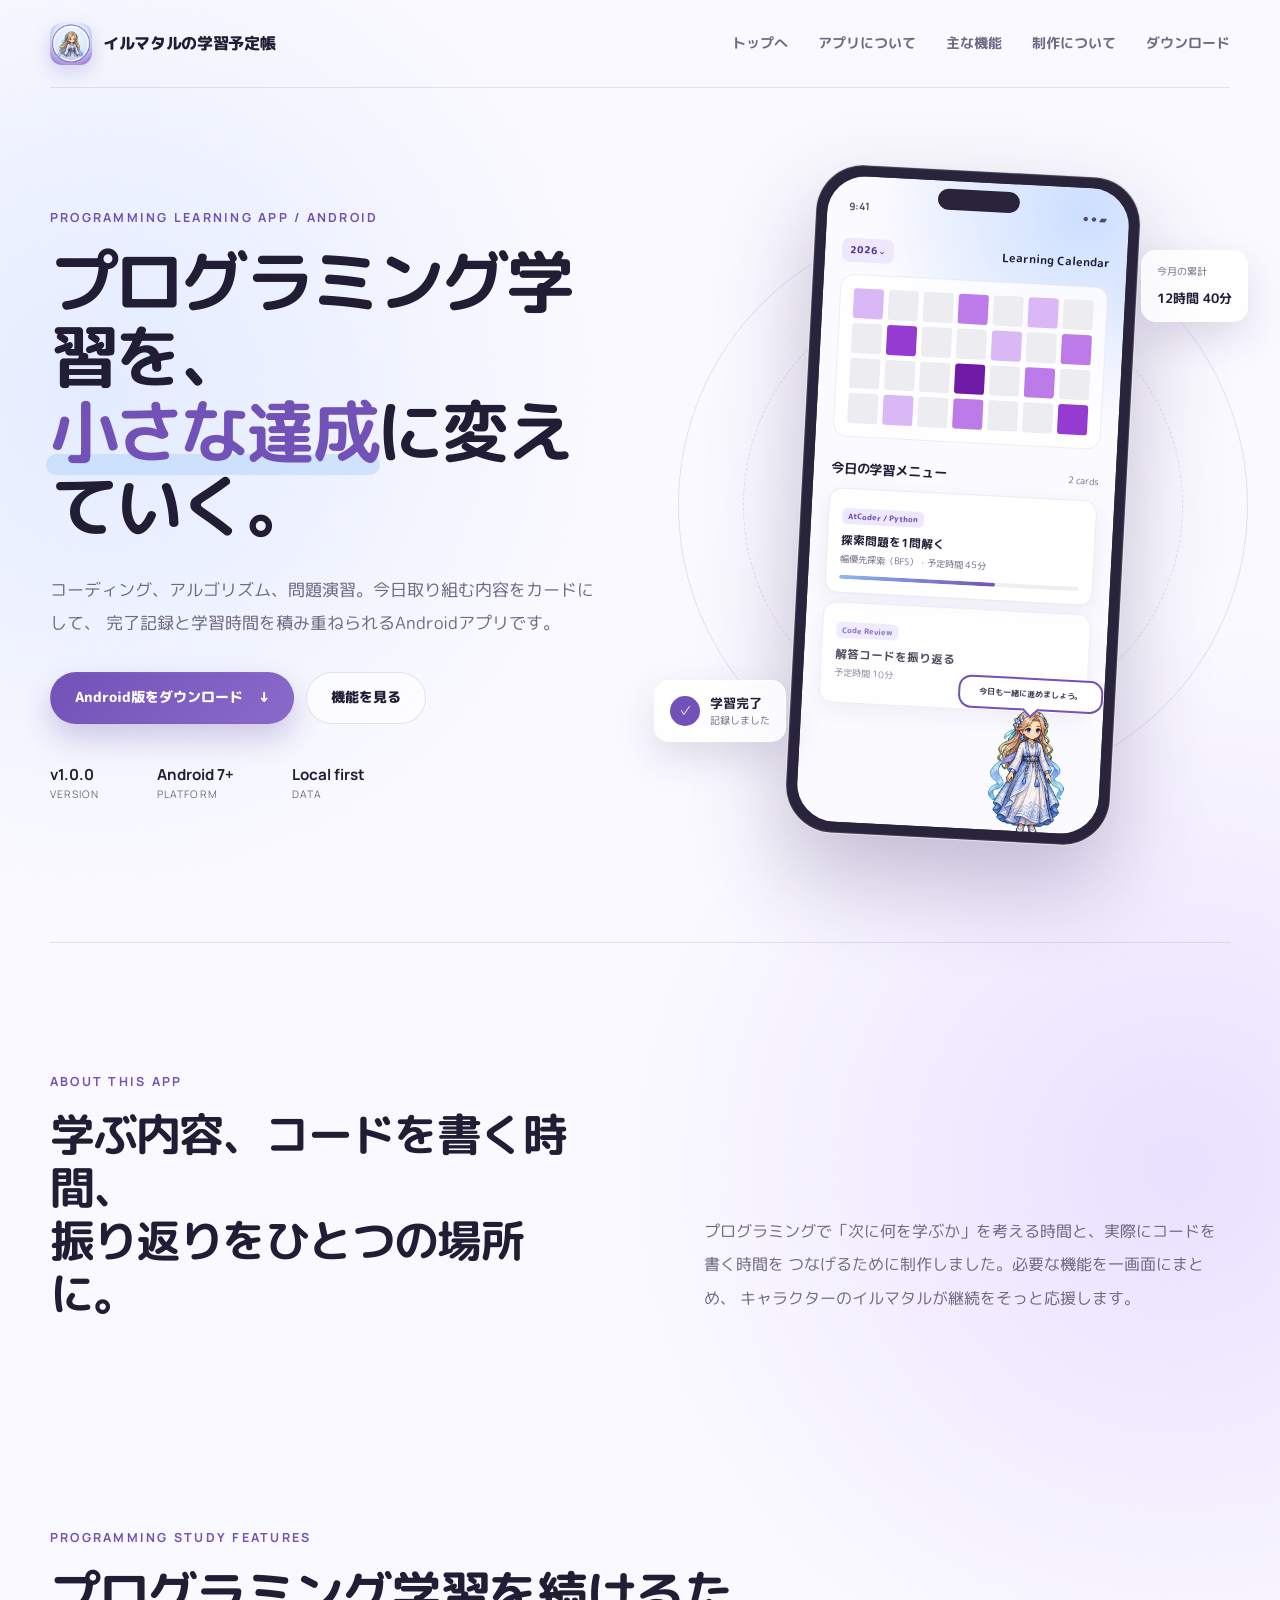
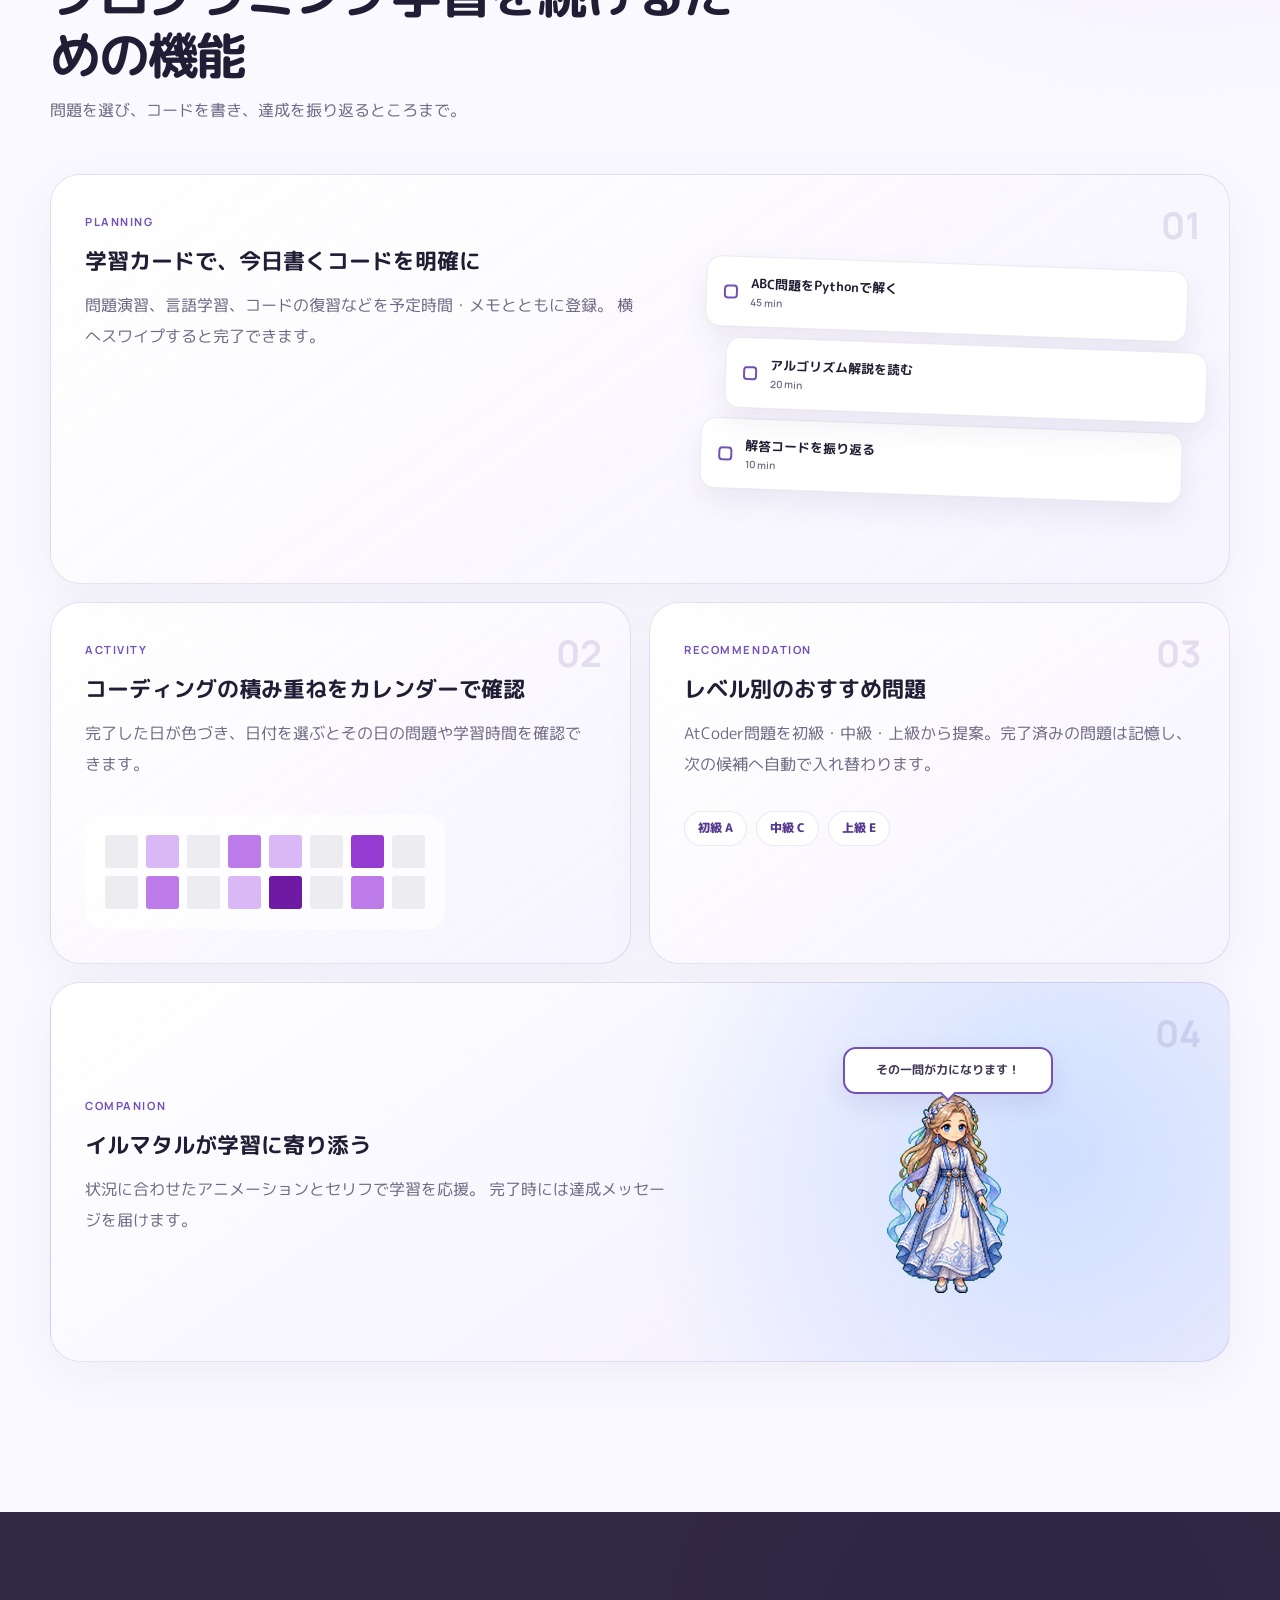
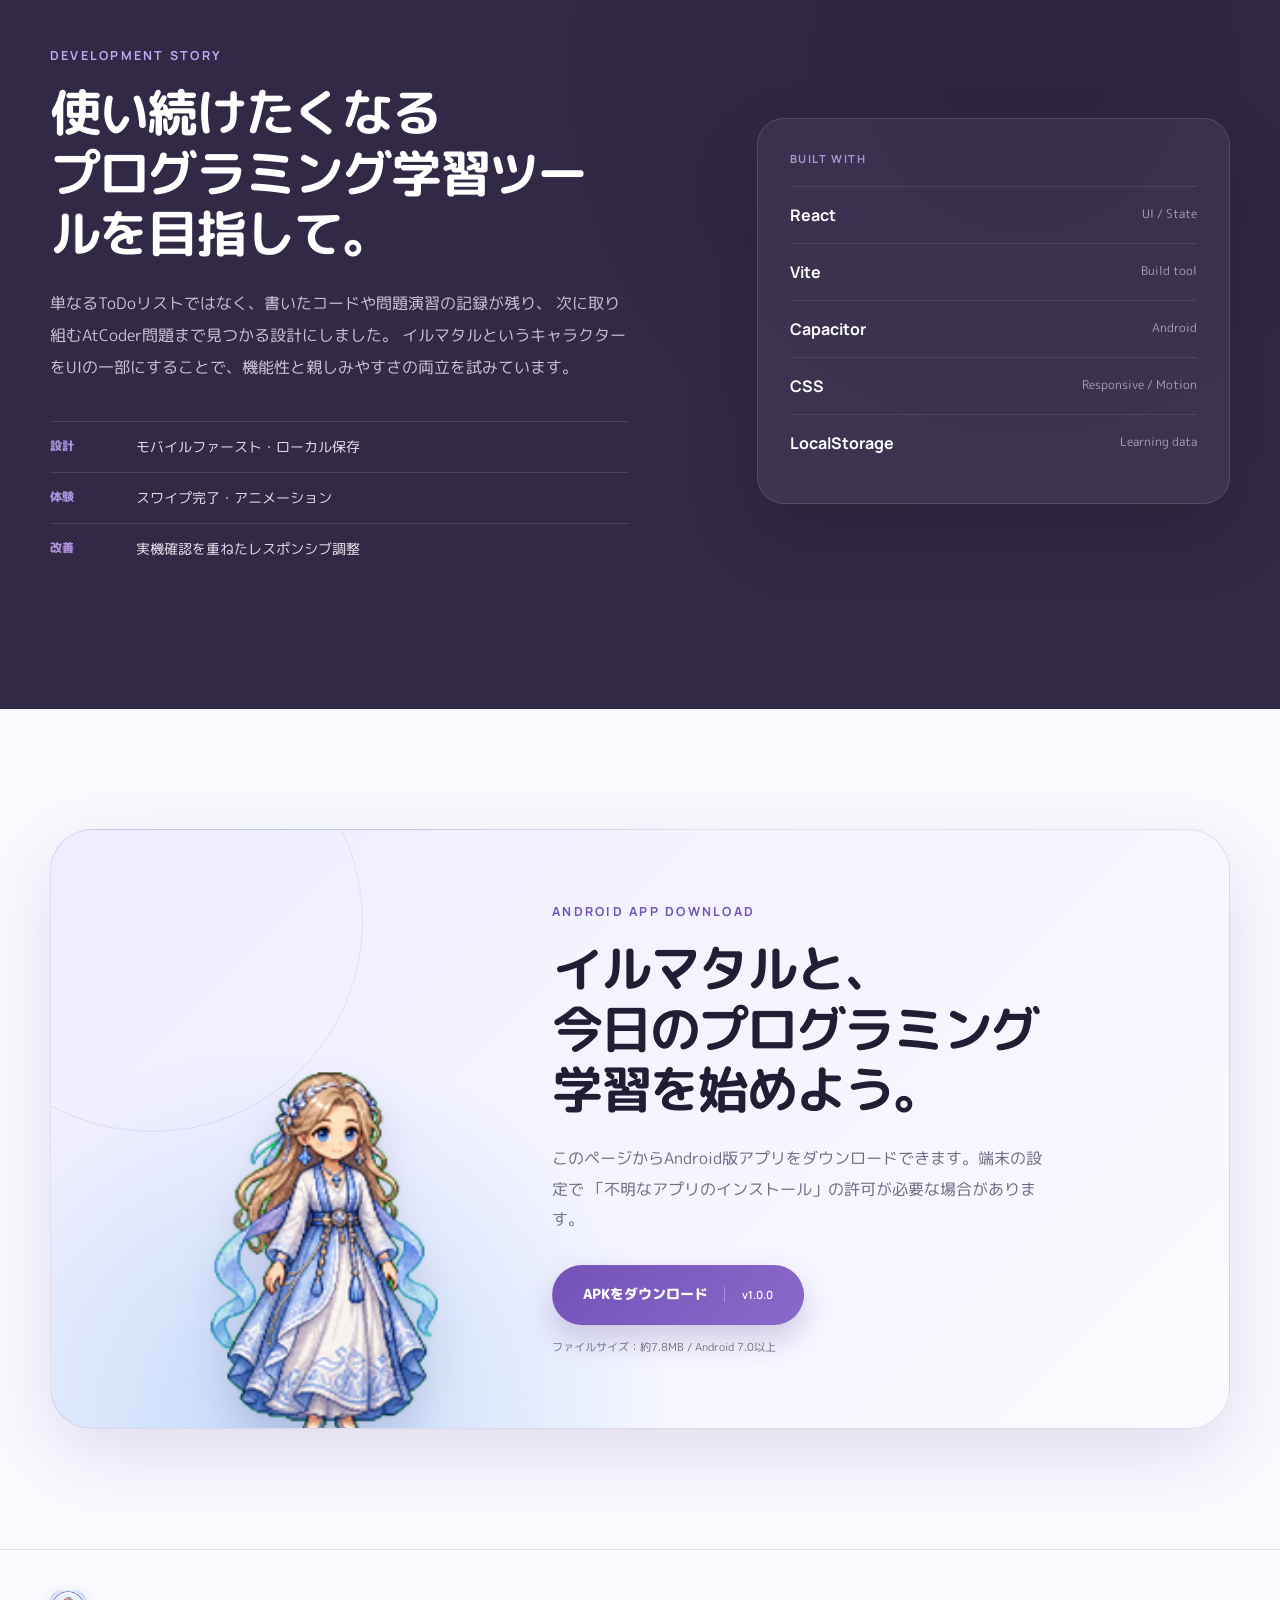
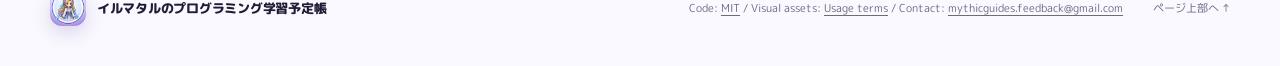
==== commit 088f1c3e: "upload" ====
--- a/app.html
+++ b/app.html
@@ -46,7 +46,7 @@
           <div class="hero-actions">
             <a
               class="button button-primary"
-              href="./assets/Ilmatar-Programming-Planner-v1.0.0.apk"
+              href="https://github.com/Katsuo-Uo/portfolio_homepage/releases/download/v.1.0.0/learning-menu-v1.0.0.apk"
               download
             >
               Android版をダウンロード
@@ -239,7 +239,7 @@
           </p>
           <a
             class="button button-primary button-large"
-            href="./assets/Ilmatar-Programming-Planner-v1.0.0.apk"
+            href="https://github.com/Katsuo-Uo/portfolio_homepage/releases/download/v.1.0.0/learning-menu-v1.0.0.apk"
             download
           >
             APKをダウンロード
@@ -261,6 +261,8 @@
           <a href="./LICENSE">MIT</a>
           / Visual assets:
           <a href="./ASSETS_LICENSE.md">Usage terms</a>
+          / Contact:
+          <a href="mailto:mythicguides.feedback@gmail.com">mythicguides.feedback@gmail.com</a>
         </p>
         <a href="#top">ページ上部へ ↑</a>
       </div>
